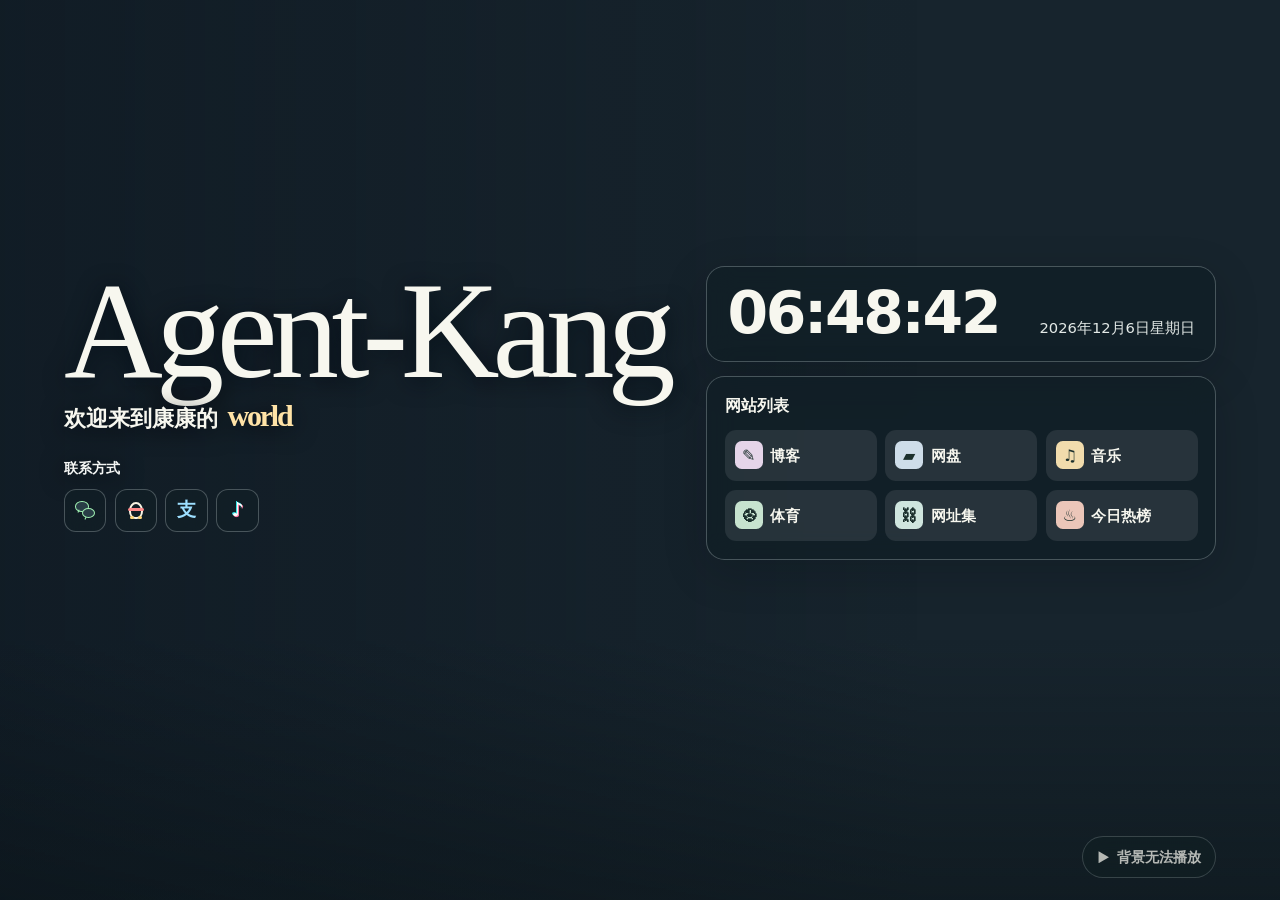
==== index.html @ 50c500ca "Add Agent-Kang website" ====
<!doctype html>
<html lang="zh-CN">
<head>
  <meta charset="utf-8">
  <meta name="viewport" content="width=device-width, initial-scale=1">
  <meta name="theme-color" content="#17242d">
  <title>Agent-Kang · 个人主页</title>
  <link rel="stylesheet" href="styles.css">
  <script src="wallpaper.js" defer></script>
  <script src="homepage.js" defer></script>
</head>
<body class="hub">
  <video id="wallpaper" class="wallpaper" src="background.mp4" muted loop playsinline preload="auto" aria-hidden="true"></video>
  <div class="wallpaper-shade" aria-hidden="true"></div>
  <a class="skip-link" href="#main">跳到正文</a>

  <main id="main" class="shell home">
    <section class="intro" aria-labelledby="intro-title">
      <h1 id="intro-title" class="signature">Agent-Kang</h1>
      <p class="intro-lead">欢迎来到康康的<span class="world">world</span></p>
      <section class="contact" aria-labelledby="contact-title">
        <h2 id="contact-title">联系方式</h2>
        <div class="contact-buttons">
          <button class="social wechat" type="button" data-contact="wechat" aria-label="微信" title="微信"><span class="chat-icon" aria-hidden="true"><i></i><i></i></span></button>
          <button class="social qq" type="button" data-contact="qq" aria-label="QQ" title="QQ"><span class="penguin-icon" aria-hidden="true"><i></i></span></button>
          <button class="social alipay" type="button" data-contact="alipay" aria-label="支付宝" title="支付宝"><span aria-hidden="true">支</span></button>
          <button class="social douyin" type="button" data-contact="douyin" aria-label="抖音" title="抖音"><span aria-hidden="true">♪</span></button>
        </div>
      </section>
    </section>

    <div class="dashboard">
      <div class="glass clock">
        <time class="clock-time" id="clock-time"></time>
        <time class="clock-date" id="clock-date"></time>
      </div>

      <nav class="glass projects" aria-labelledby="sites-title">
        <h2 id="sites-title">网站列表</h2>
        <div class="project-grid">
          <a class="project" href="blog.html"><span class="project-icon icon-blog" aria-hidden="true">✎</span><span>博客</span></a>
          <a class="project" href="drive.html"><span class="project-icon icon-drive" aria-hidden="true">▰</span><span>网盘</span></a>
          <a class="project" href="music.html"><span class="project-icon icon-music" aria-hidden="true">♫</span><span>音乐</span></a>
          <a class="project" href="sports.html"><span class="project-icon icon-sports" aria-hidden="true">⚽︎</span><span>体育</span></a>
          <a class="project" href="links.html"><span class="project-icon icon-links" aria-hidden="true">⛓︎</span><span>网址集</span></a>
          <a class="project" href="trending.html"><span class="project-icon icon-trending" aria-hidden="true">♨︎</span><span>今日热榜</span></a>
        </div>
      </nav>
    </div>
  </main>

  <footer class="shell controls"><button class="pill playback" id="playback" type="button">
      <span class="playback-icon" aria-hidden="true"></span>
      <span id="playback-label">播放背景</span>
    </button></footer>

  <dialog class="detail" id="contact-dialog" aria-labelledby="contact-name">
    <form method="dialog"><button class="pill close-detail" type="submit" autofocus>关闭</button></form>
    <h2 id="contact-name"></h2>
    <p id="contact-value"></p>
  </dialog>
</body>
</html>
---- styles.css ----
:root {
  color-scheme: dark;
  --ink: #f7f7ef;
  --muted: #e3e9e7;
  --line: rgb(235 246 245 / 25%);
  --glass: rgb(17 31 38 / 70%);
  --surface: rgb(247 254 252 / 9%);
  --hover: rgb(247 254 252 / 18%);
  --focus: #ffedb7;
  --signature: 'Gabriola', 'Palatino Linotype', Georgia, serif;
  font-family: 'Microsoft YaHei UI', 'PingFang SC', 'Noto Sans CJK SC', system-ui, sans-serif;
  background: #17242d;
}

*, *::before, *::after { box-sizing: border-box; }
body {
  display: grid;
  grid-template-rows: 1fr auto;
  min-height: 100vh;
  min-height: 100svh;
  margin: 0;
  isolation: isolate;
  color: var(--ink);
  line-height: 1.6;
}
h1, h2, h3, p { margin: 0; }
a { color: inherit; text-decoration: none; }
button, input, select { color: inherit; font: inherit; }
button { cursor: pointer; }
button:disabled { cursor: default; opacity: .72; }
:where(a, button, input, select):focus-visible { outline: 2px solid var(--focus); outline-offset: 3px; }
[hidden] { display: none !important; }

.visually-hidden {
  position: absolute;
  width: 1px;
  height: 1px;
  padding: 0;
  overflow: hidden;
  clip-path: inset(50%);
  white-space: nowrap;
}
.skip-link {
  position: absolute;
  z-index: 3;
  inset: .6rem auto auto .6rem;
  padding: .65rem .95rem;
  transform: translateY(-200%);
  border-radius: .55rem;
  background: #263e4b;
}
.skip-link:focus { transform: none; }

.wallpaper, .wallpaper-shade { position: fixed; inset: 0; width: 100%; height: 100%; pointer-events: none; }
.wallpaper { z-index: -2; object-fit: cover; object-position: var(--wallpaper-position, 42% center); }
.wallpaper-shade {
  z-index: -1;
  background: linear-gradient(0deg, rgb(8 16 19 / 40%), transparent 29%),
              linear-gradient(90deg, rgb(7 15 25 / 36%), transparent 72%);
}

.shell { width: min(72rem, calc(100% - 6rem)); margin-inline: auto; }
.home {
  display: grid;
  grid-template-columns: minmax(0, 1.11fr) minmax(0, 1fr);
  align-content: center;
  align-items: start;
  gap: clamp(2rem, 6vw, 6rem);
  padding-block: clamp(2.75rem, 9vh, 7rem);
}
.intro { padding-top: .24rem; text-shadow: 0 3px 23px rgb(3 12 20 / 76%); }
.signature {
  font-family: var(--signature);
  font-weight: 400;
  font-size: clamp(5.5rem, 10.7vw, 9.6rem);
  letter-spacing: -.053em;
  line-height: .9;
  white-space: nowrap;
}
.intro-lead { margin-top: .5rem; font-size: clamp(1rem, 1.7vw, 1.38rem); font-weight: 650; }
.world {
  margin-left: .32em;
  color: #ffe3a7;
  font: 700 1.38em/1 'Segoe Script', var(--signature);
  letter-spacing: -.075em;
}
.contact { margin-top: 1.28rem; }
.contact h2 { margin-bottom: .55rem; color: #f3f5f3; font-size: .9rem; font-weight: 650; }
.contact-buttons { display: flex; flex-wrap: wrap; gap: .52rem; }
.social {
  display: grid;
  width: 2.65rem;
  height: 2.65rem;
  place-items: center;
  padding: 0;
  border: 1px solid var(--line);
  border-radius: .75rem;
  background: rgb(17 31 38 / 59%);
  backdrop-filter: blur(10px);
  font-size: 1.2rem;
  font-weight: 800;
  transition: background-color .16s, border-color .16s;
}
.social:hover { background: #324956; border-color: #dae7e1; }
.wechat { color: #a0f0b2; }
.chat-icon { position: relative; width: 1.26rem; height: 1.15rem; }
.chat-icon i { position: absolute; display: block; width: .85rem; height: .66rem; border: 1.6px solid; border-radius: 50%; background: #293d46; }
.chat-icon i::after { content: ''; position: absolute; bottom: -.14rem; left: .12rem; width: .16rem; height: .18rem; border-left: 1px solid; transform: rotate(24deg); }
.chat-icon i:last-child { right: 0; bottom: .09rem; }
.qq { color: #faf4e3; }
.penguin-icon { position: relative; width: .86rem; height: 1.04rem; border: 2px solid; border-radius: 52% 52% 46% 46%; }
.penguin-icon::before, .penguin-icon::after { content: ''; position: absolute; width: .24rem; height: .17rem; bottom: -.14rem; border-radius: .15rem; background: #ffd77a; }
.penguin-icon::before { left: -.06rem; }
.penguin-icon::after { right: -.06rem; }
.penguin-icon i { position: absolute; inset: .27rem -.18rem auto; height: .16rem; border-radius: .1rem; background: #ff8b8b; }
.alipay { color: #9ddfff; }
.douyin { color: #fff; text-shadow: -1px -1px #37e5e7, 1px 1px #ff7da4; }

.dashboard { display: grid; min-width: 0; gap: .85rem; }
.glass {
  border: 1px solid var(--line);
  border-radius: 1.15rem;
  background: var(--glass);
  box-shadow: 0 12px 44px rgb(6 13 16 / 19%);
  -webkit-backdrop-filter: blur(14px);
  backdrop-filter: blur(14px);
}
.clock {
  display: flex;
  align-items: baseline;
  justify-content: space-between;
  flex-wrap: wrap;
  column-gap: .8rem;
  padding: .9rem 1.25rem;
}
.clock-time {
  font-family: 'Bahnschrift', 'Segoe UI', system-ui, sans-serif;
  font-size: clamp(2.25rem, 4.6vw, 3.65rem);
  font-weight: 600;
  font-variant-numeric: tabular-nums;
  letter-spacing: -.04em;
  line-height: 1.12;
}
.clock-date { color: var(--muted); font-size: .92rem; white-space: nowrap; }
.projects { padding: 1rem 1.08rem 1.1rem; }
.projects h2 { margin-bottom: .72rem; font-size: 1rem; font-weight: 700; }
.project-grid { display: grid; grid-template-columns: repeat(3, minmax(0, 1fr)); gap: .55rem; }
.project {
  display: flex;
  align-items: center;
  gap: .46rem;
  min-width: 0;
  min-height: 3.2rem;
  padding: .48rem .56rem;
  font-size: .91rem;
  font-weight: 650;
  border: 1px solid transparent;
  border-radius: .7rem;
  background: var(--surface);
  transition: background-color .16s, border-color .16s;
}
.project:hover, .project:focus-visible { border-color: var(--line); background: var(--hover); }
.project-icon {
  display: grid;
  place-items: center;
  flex: 0 0 1.75rem;
  height: 1.75rem;
  border-radius: .42rem;
  color: #1c302d;
  font-size: 1rem;
  font-weight: 800;
}
.icon-blog { background: #e5d5e9; }
.icon-drive { background: #cedde9; }
.icon-music { background: #f1dcad; }
.icon-sports { background: #c7e3cf; }
.icon-links { background: #cfe5de; }
.icon-trending { background: #ebc6b9; }

.controls { display: flex; justify-content: flex-end; align-items: center; padding-block: .65rem 1.35rem; }
.pill {
  display: inline-flex;
  align-items: center;
  justify-content: center;
  gap: .48rem;
  min-height: 2.65rem;
  padding: .35rem .9rem;
  border: 1px solid var(--line);
  border-radius: 999px;
  background: rgb(18 32 36 / 76%);
  backdrop-filter: blur(12px);
  font-size: .9rem;
  font-weight: 650;
  transition: background-color .16s;
}
.pill:hover { background: #314347; }
.playback-icon { width: .72rem; height: .75rem; background: currentColor; clip-path: polygon(10% 0, 100% 50%, 10% 100%); }
.playback[data-playing] .playback-icon {
  clip-path: polygon(5% 0, 37% 0, 37% 100%, 5% 100%, 5% 0, 63% 0, 95% 0, 95% 100%, 63% 100%, 63% 0);
}

.detail {
  width: min(37rem, calc(100% - 2rem));
  max-height: calc(100% - 2rem);
  padding: clamp(1.2rem, 5vw, 2.2rem);
  color: var(--ink);
  border: 1px solid var(--line);
  border-radius: 1.2rem;
  background: #22343c;
  box-shadow: 0 18px 64px rgb(4 9 10 / 35%);
}
.detail::backdrop { background: rgb(8 15 19 / 62%); }
body:has(.detail[open]) { overflow: hidden; }
.detail form[method="dialog"] { display: flex; justify-content: flex-end; margin-bottom: .75rem; }
.detail h2 { font-size: clamp(1.45rem, 4vw, 2rem); line-height: 1.32; }
.detail p { margin-top: .75rem; color: var(--muted); }

@media (max-width: 64rem) {
  .shell { width: calc(100% - 4rem); }
  .home { gap: 2rem; grid-template-columns: minmax(0, 1fr) minmax(19rem, 1.04fr); }
  .signature { font-size: clamp(4.2rem, 10.9vw, 7.3rem); }
  .project-grid { grid-template-columns: repeat(2, minmax(0, 1fr)); }
}
@media (max-width: 42rem) {
  .shell { width: min(32rem, calc(100% - 2rem)); }
  .home { grid-template-columns: minmax(0, 1fr); align-content: start; gap: 1.35rem; padding-block: clamp(1.9rem, 9svh, 4.3rem) 1.2rem; }
  .hub { --wallpaper-position: 38% center; }
  .wallpaper-shade { background: linear-gradient(180deg, rgb(10 19 24 / 35%), transparent 56%, rgb(8 16 19 / 32%)); }
  .signature { font-size: clamp(4.15rem, 17vw, 6.8rem); }
  .intro-lead { margin-top: .22rem; }
  .contact { margin-top: 1rem; }
  .clock { padding: .72rem .88rem; }
  .projects { padding: .8rem .88rem .9rem; }
  .controls { padding-bottom: max(.85rem, env(safe-area-inset-bottom)); }
}
@media (prefers-reduced-motion: reduce) {
  .pill, .project, .social { transition: none; }
}
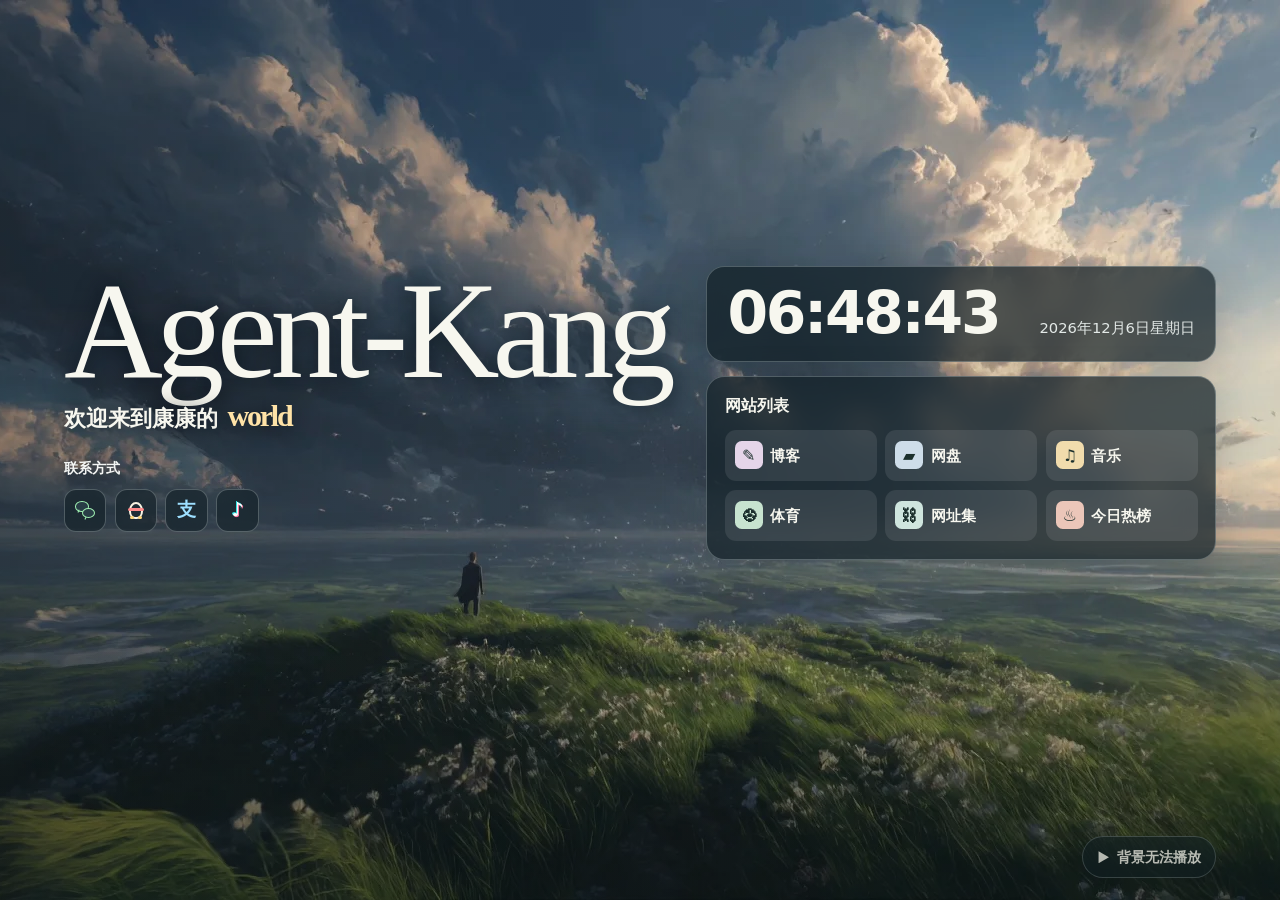
==== commit 4f8141cb: "Show wallpaper previews before loading background videos" ====
--- a/index.html
+++ b/index.html
@@ -10,7 +10,7 @@
   <script src="homepage.js" defer></script>
 </head>
 <body class="hub">
-  <video id="wallpaper" class="wallpaper" src="background.mp4" muted loop playsinline preload="auto" aria-hidden="true"></video>
+  <video id="wallpaper" class="wallpaper" poster="background-poster.webp" data-video-src="background.mp4" muted loop playsinline preload="none" aria-hidden="true"></video>
   <div class="wallpaper-shade" aria-hidden="true"></div>
   <a class="skip-link" href="#main">跳到正文</a>
 
